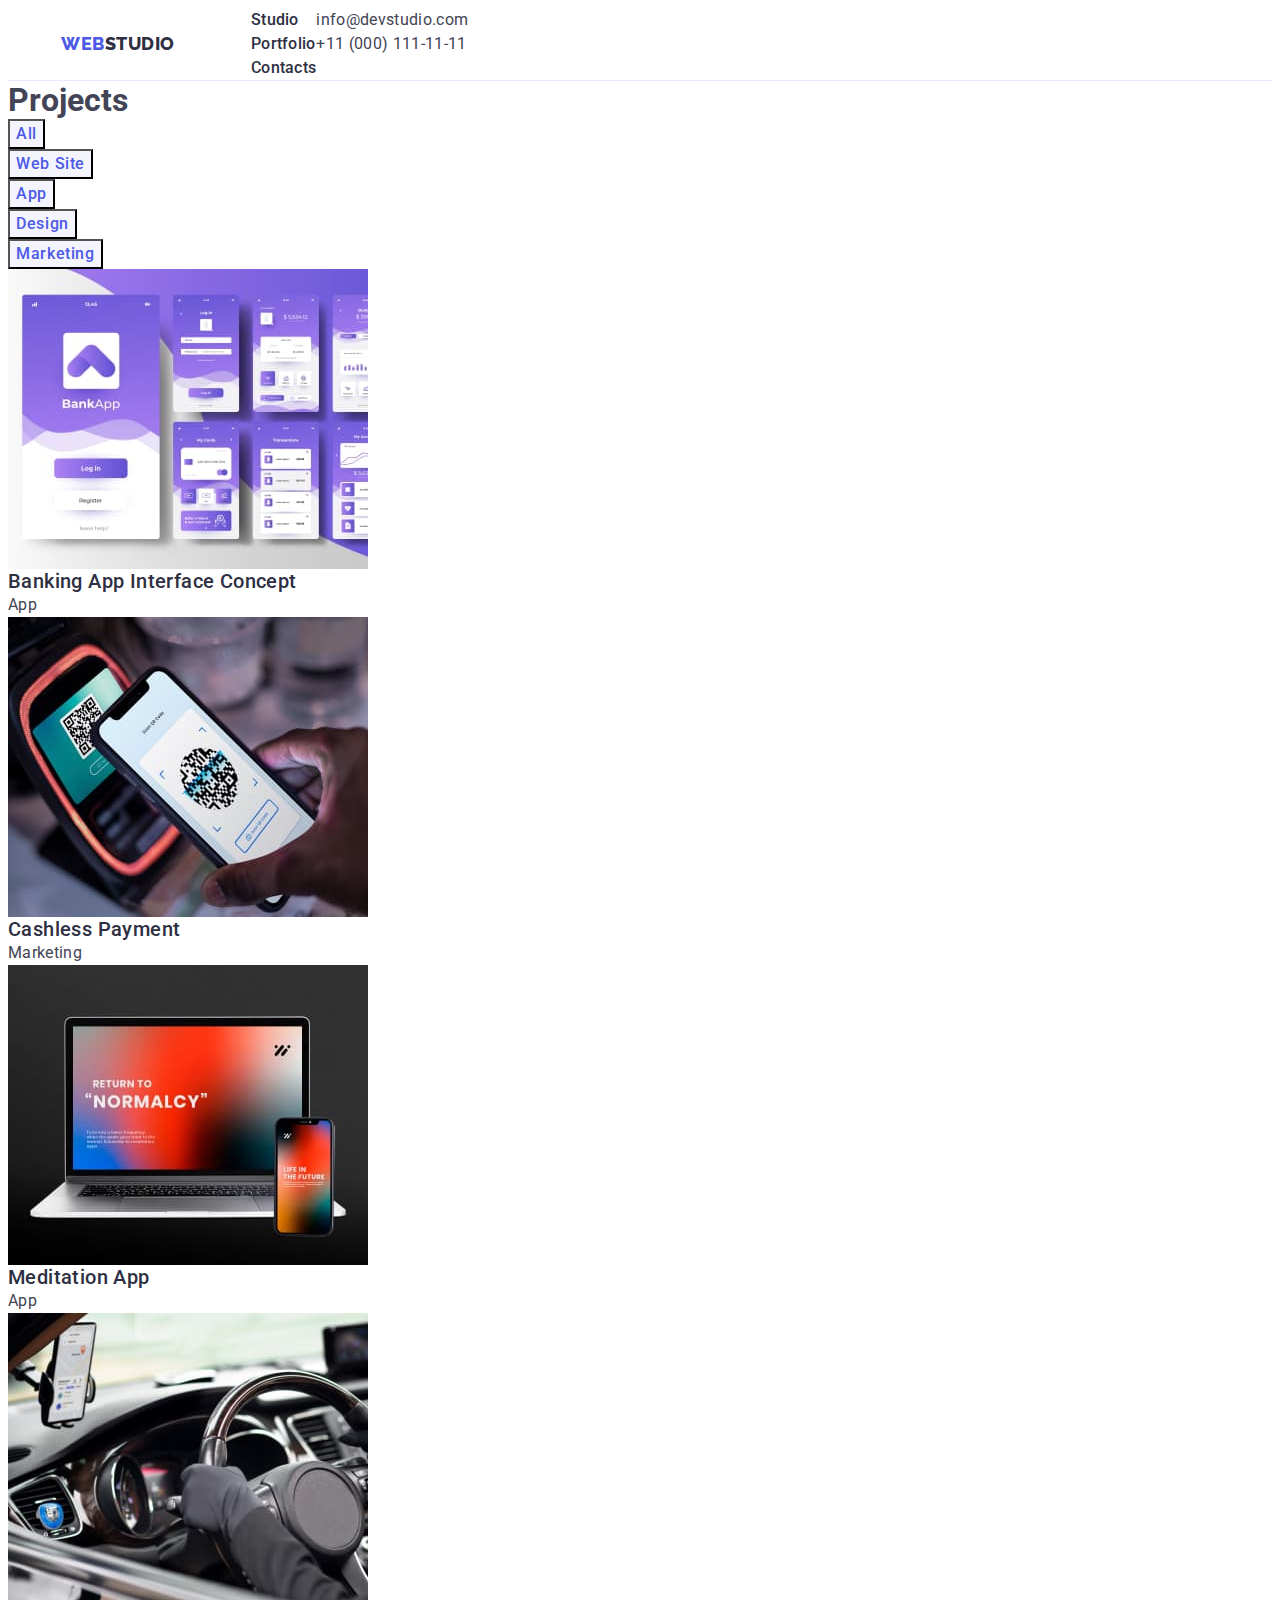
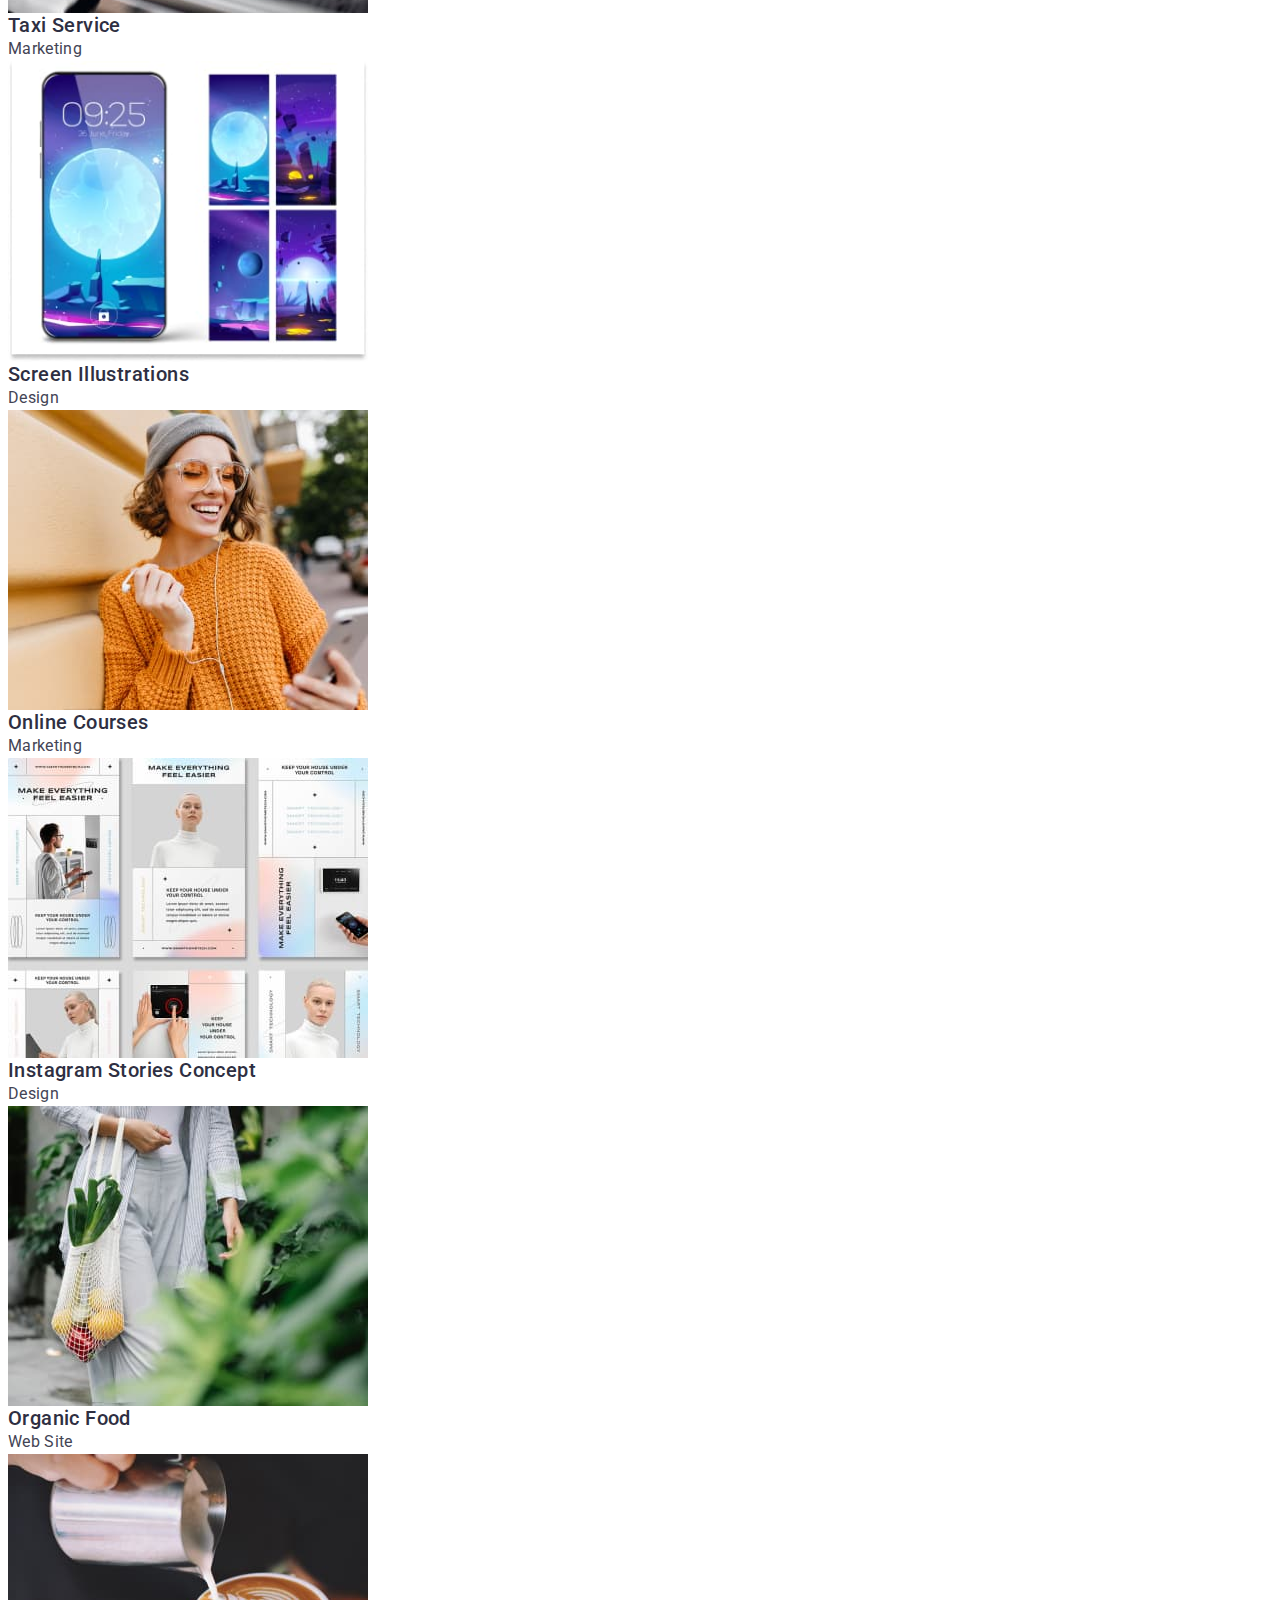
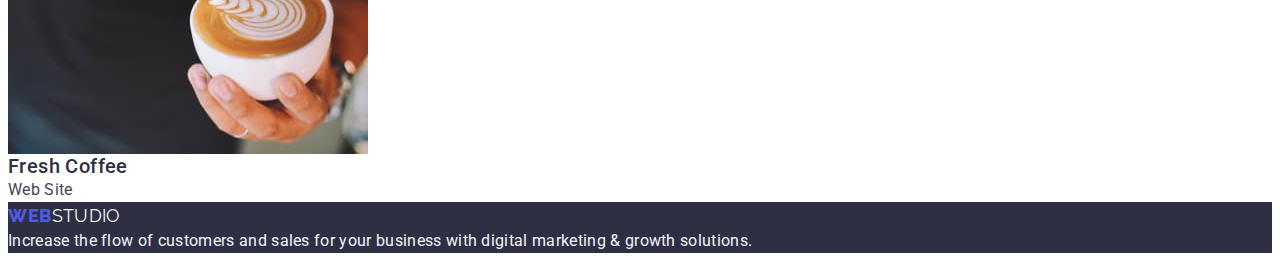
==== portfolio.html @ 7ac4d872 "Update nav style" ====
<!DOCTYPE html>
<html lang="en">
  <head>
    <meta charset="UTF-8" />
    <meta name="viewport" content="width=device-width, initial-scale=1.0" />

    <!-- Page Title -->
    <title>Portfolio</title>

    <!-- Google Fonts -->
    <link rel="preconnect" href="https://fonts.googleapis.com" />
    <link rel="preconnect" href="https://fonts.gstatic.com" crossorigin />
    <link
      href="https://fonts.googleapis.com/css2?family=Raleway:wght@800&family=Roboto:wght@400;500;700;900&display=swap"
      rel="stylesheet"
    />

    <!-- Style Normalization -->
    <link
      rel="stylesheet"
      href="https://cdnjs.cloudflare.com/ajax/libs/modern-normalize/2.0.0/modern-normalize.min.css"
      integrity="sha512-4xo8blKMVCiXpTaLzQSLSw3KFOVPWhm/TRtuPVc4WG6kUgjH6J03IBuG7JZPkcWMxJ5huwaBpOpnwYElP/m6wg=="
      crossorigin="anonymous"
      referrerpolicy="no-referrer"
    />

    <!-- External CSS -->
    <link rel="stylesheet" href="./css/styles.css" />
  </head>

  <body>
    <!-- Header -->
    <header class="header">
      <!-- Navigation -->
      <div class="container">
        <nav class="nav">
          <a class="logo link" href="./index.html"
            >Web<span class="header-logo-text">Studio</span></a
          >

          <!-- Menus -->
          <ul class="list">
            <li class="list-item">
              <a class="menu link" href="./index.html">Studio</a>
            </li>
            <li class="list-item">
              <a class="menu link" href="./portfolio.html">Portfolio</a>
            </li>
            <li class="list-item">
              <a class="menu link" href="">Contacts</a>
            </li>
          </ul>
        </nav>

        <!-- Contacts -->
        <address class="address">
          <ul class="list">
            <li class="address-list-item">
              <a class="address link" href="mailto:info@devstudio.com"
                >info@devstudio.com</a
              >
            </li>
            <li class="address-list-item">
              <a class="address link" href="tel:+110001111111"
                >+11 (000) 111-11-11</a
              >
            </li>
          </ul>
        </address>
      </div>
    </header>

    <!-- Main - Buttons -->
    <main class="main">
      <section class="btn">
        <h1 class="project-title">Projects</h1>

        <ul class="list">
          <li class="btn-list-item">
            <button type="button" class="btn-text">All</button>
          </li>
          <li class="btn-list-item">
            <button type="button" class="btn-text">Web Site</button>
          </li>
          <li class="btn-list-item">
            <button type="button" class="btn-text">App</button>
          </li>
          <li class="btn-list-item">
            <button type="button" class="btn-text">Design</button>
          </li>
          <li class="btn-list-item">
            <button type="button" class="btn-text">Marketing</button>
          </li>
        </ul>

        <!-- Projects -->
        <ul class="list">
          <li class="project-list-item">
            <a class="link" href="">
              <img
                class="image"
                src="./images/projcard-01.jpg"
                alt="Banking App"
                width="360"
              />
              <h2 class="project-header">Banking App Interface Concept</h2>
              <p class="project-text">App</p>
            </a>
          </li>

          <li class="project-list-item">
            <a class="link" href="">
              <img
                class="image"
                src="./images/projcard-02.jpg"
                alt="Cashless Payment"
                width="360"
              />
              <h2 class="project-header">Cashless Payment</h2>
              <p class="project-text">Marketing</p>
            </a>
          </li>

          <li class="project-list-item">
            <a class="link" href="">
              <img
                class="image"
                src="./images/projcard-03.jpg"
                alt="Meditation App"
                width="360"
              />
              <h2 class="project-header">Meditation App</h2>
              <p class="project-text">App</p>
            </a>
          </li>

          <li class="project-list-item">
            <a class="link" href="">
              <img
                class="image"
                src="./images/projcard-04.jpg"
                alt="Taxi Service"
                width="360"
              />
              <h2 class="project-header">Taxi Service</h2>
              <p class="project-text">Marketing</p>
            </a>
          </li>

          <li class="project-list-item">
            <a class="link" href="">
              <img
                class="image"
                src="./images/projcard-05.jpg"
                alt="Screen Illustrations"
                width="360"
              />
              <h2 class="project-header">Screen Illustrations</h2>
              <p class="project-text">Design</p>
            </a>
          </li>

          <li class="project-list-item">
            <a class="link" href="">
              <img
                class="image"
                src="./images/projcard-06.jpg"
                alt="Online Courses"
                width="360"
              />
              <h2 class="project-header">Online Courses</h2>
              <p class="project-text">Marketing</p>
            </a>
          </li>

          <li class="project-list-item">
            <a class="link" href="">
              <img
                class="image"
                src="./images/projcard-07.jpg"
                alt="Instagram Stories"
                width="360"
              />
              <h2 class="project-header">Instagram Stories Concept</h2>
              <p class="project-text">Design</p>
            </a>
          </li>

          <li class="project-list-item">
            <a class="link" href="">
              <img
                class="image"
                src="./images/projcard-08.jpg"
                alt="Organic Food"
                width="360"
              />
              <h2 class="project-header">Organic Food</h2>
              <p class="project-text">Web Site</p>
            </a>
          </li>

          <li class="project-list-item">
            <a class="link" href="">
              <img
                class="image"
                src="./images/projcard-09.jpg"
                alt="Fresh Coffee"
                width="360"
              />
              <h2 class="project-header">Fresh Coffee</h2>
              <p class="project-text">Web Site</p>
            </a>
          </li>
        </ul>
      </section>
    </main>

    <!-- Footer -->
    <footer class="footer">
      <a class="logo link" href="./index.html"
        >Web<span class="footer-logo">Studio</span></a
      >
      <p class="footer-text">
        Increase the flow of customers and sales for your business with digital
        marketing & growth solutions.
      </p>
    </footer>
  </body>
</html>
---- css/styles.css ----
h1,
h2,
h3,
p,
ul {
  margin: 0;
  padding: 0;
}

:root {
  --slate: #434455;
  --iris: #4d5ae5;
  --navyblue: #2e2f42;
  --white: #ffffff;
  --cloud: #f4f4fd;
  --cornflower: #e7e9fc;
  --cloud: #f4f4fd;
  --ocean: #404bbf;
}

body {
  font-family: 'Roboto', sans-serif;
  color: var(--slate);
  font-size: 16px;
  background-color: var(--white);
}

/* Index Logo */
.logo {
  color: var(--iris);
  font-family: 'Raleway', sans-serif;
  font-size: 18px;
  font-weight: 800;
  line-height: 1.17;
  letter-spacing: 0.54px;
  text-transform: uppercase;
}

.link {
  text-decoration: none;
}
.header-logo-text {
  color: var(--navyblue);
}

/* Index - Navigation */
.list-item > .menu {
  color: var(--navyblue);
  font-weight: 500;
  line-height: 150%;
  letter-spacing: 0.32px;
}

li > .link:hover,
li > .link:focus {
  color: var(--ocean);
}

.address-list-item > .address {
  color: var(--slate);
  line-height: 150%;
  letter-spacing: 0.32px;
}

.address {
  font-style: normal;
}

.list,
.features-list-item,
.task-list-item,
.team-list-item,
.btn-list-item,
.project-list-item {
  list-style: none;
}

/* Index - Hero */
.title {
  background-color: var(--navyblue);
}

.title-hero {
  color: var(--white);
  text-align: center;
  font-size: 56px;
  font-weight: 700;
  line-height: 107.143%;
  letter-spacing: 1.12px;
}

.title-button {
  background-color: var(--iris);

  color: var(--white);
  font-weight: 500;
  line-height: 150%;
  letter-spacing: 0.04em;
  font-family: inherit;
  font-size: inherit;
  cursor: pointer;
}

.title-button:hover,
.title-button:focus {
  background-color: var(--ocean);
}

/* Index - Features */
.features-subtitle {
  color: var(--navyblue);
  font-size: 20px;
  font-weight: 500;
  line-height: 120%;
  letter-spacing: 0.4px;
}

.features-text {
  color: var(--slate);
  font-weight: 400;
  line-height: 150%;
  letter-spacing: 0.32px;
}

/* Index - What Are We Doing */
.task-header {
  color: var(--navyblue);
  text-align: center;
  font-size: 36px;
  font-weight: 700;
  line-height: 111.111%;
  letter-spacing: 0.72px;
  text-transform: capitalize;
}

/* Index - Our Team */
.team-header {
  color: var(--navyblue);
  text-align: center;
  font-size: 36px;
  font-weight: 700;
  line-height: 111.111%;
  letter-spacing: 0.72px;
  text-transform: capitalize;
}

.team-subheader {
  color: var(--navyblue);
  text-align: center;
  font-size: 20px;
  font-weight: 500;
  line-height: 120%;
  letter-spacing: 0.4px;
}

.team-text {
  text-align: center;
  line-height: 150%;
  letter-spacing: 0.32px;
}

.team {
  background-color: var(--cloud);
}

.team-list-item {
  background-color: var(--white);
}

/* Index - Footer */
.footer {
  background-color: var(--navyblue);
}

.footer-logo {
  color: var(--cloud);
  font-weight: 400;
  line-height: 150%;
  letter-spacing: 0.32px;
}

.footer-text {
  color: var(--cloud);
  line-height: 150%;
  letter-spacing: 0.32px;
}

/* Portfolio - Main Buttons  */
.btn-text {
  color: var(--iris);
  font-weight: 500;
  line-height: 150%;
  letter-spacing: 0.04em;
  background-color: var(--cloud);
  font-family: inherit;
  font-size: inherit;
}

.btn-text:hover,
.btn-text:focus {
  color: var(--white);
  background-color: var(--ocean);
}

.btn-text {
  cursor: pointer;
}

/* Projects */
.project-header {
  font-weight: 500;
  font-size: 20px;
  line-height: 1.2;
  letter-spacing: 0.02em;
  color: var(--navyblue);
}

.project-text {
  line-height: 1.5;
  letter-spacing: 0.02em;
  color: var(--slate);
}

/* Homepage */
.image {
  display: block;
}

header {
  border-bottom: 1px solid var(--cornflower);
}

.header .container {
  display: flex;
}

.container {
  width: 1158px;
  margin: 0 auto;
  padding: 0 15px;
}

.nav {
  display: flex;
  align-items: center;
}

.nav .logo {
  margin-right: 76px;
}
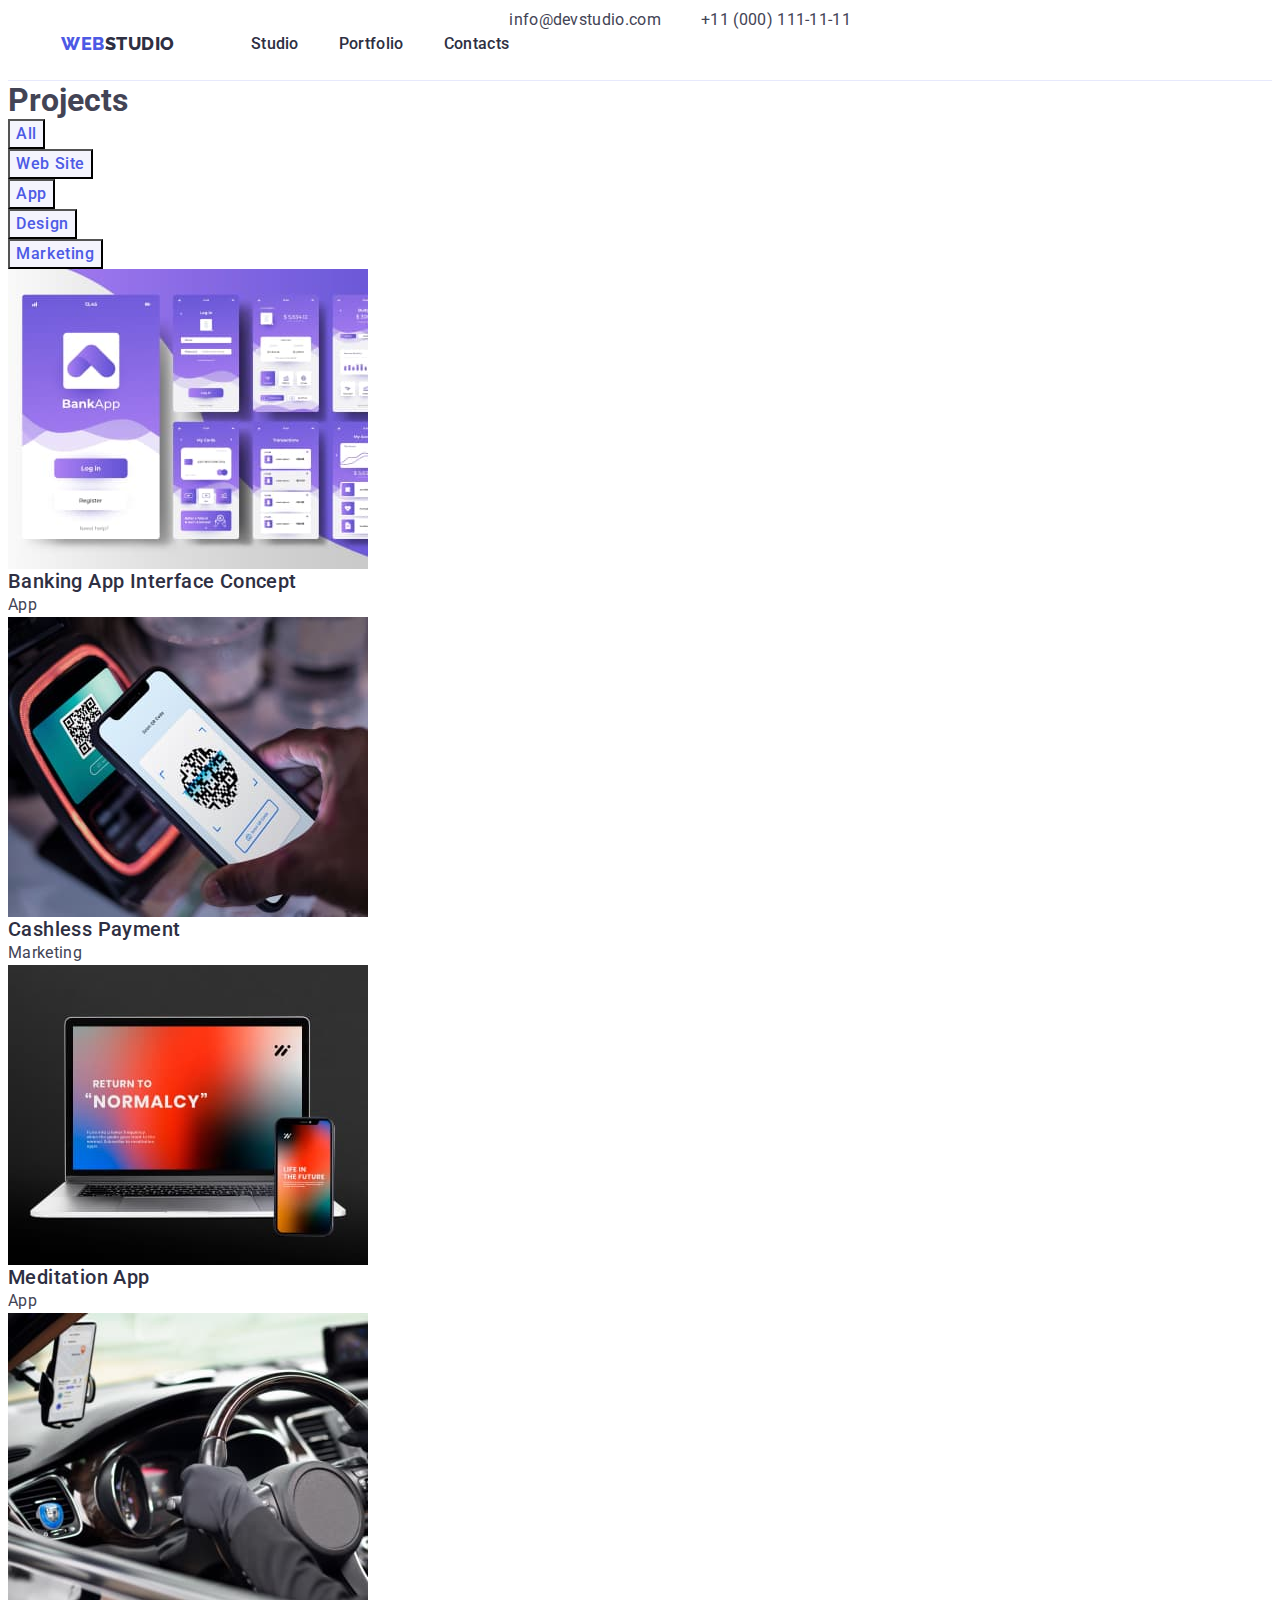
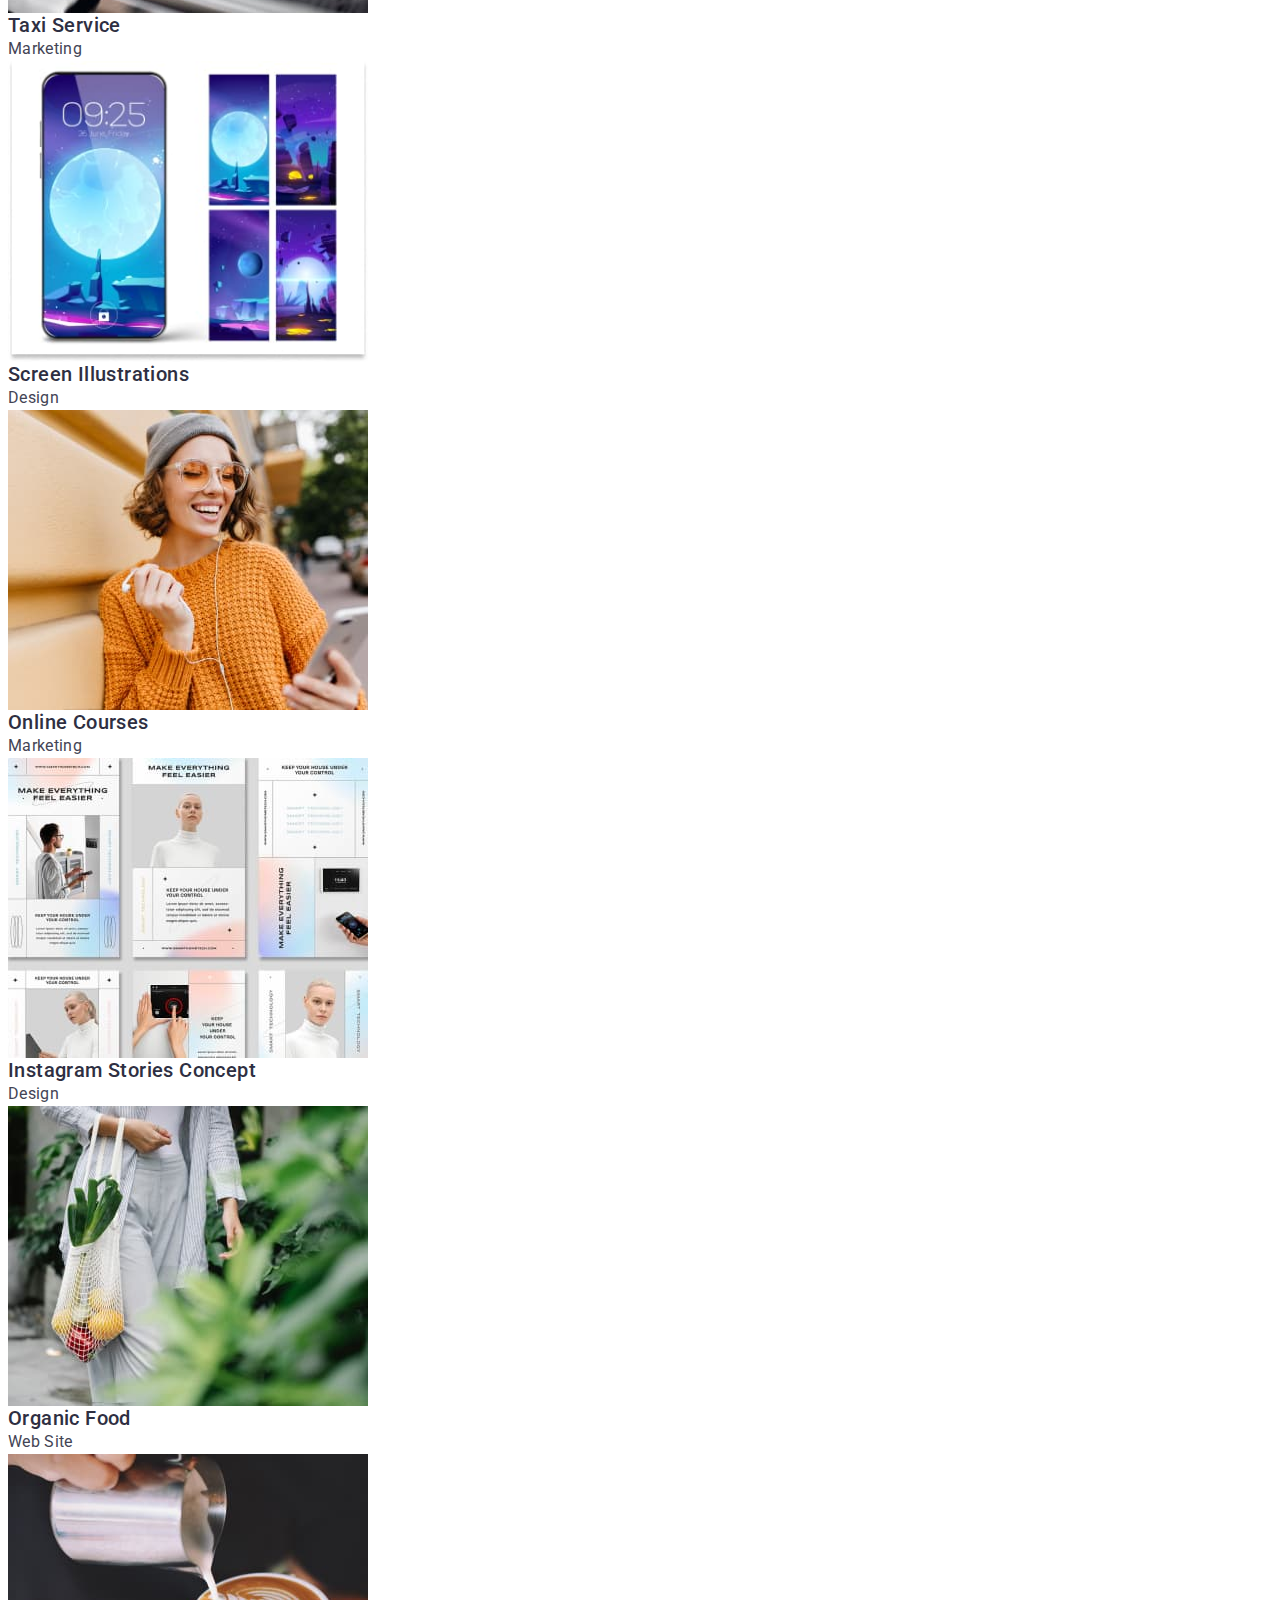
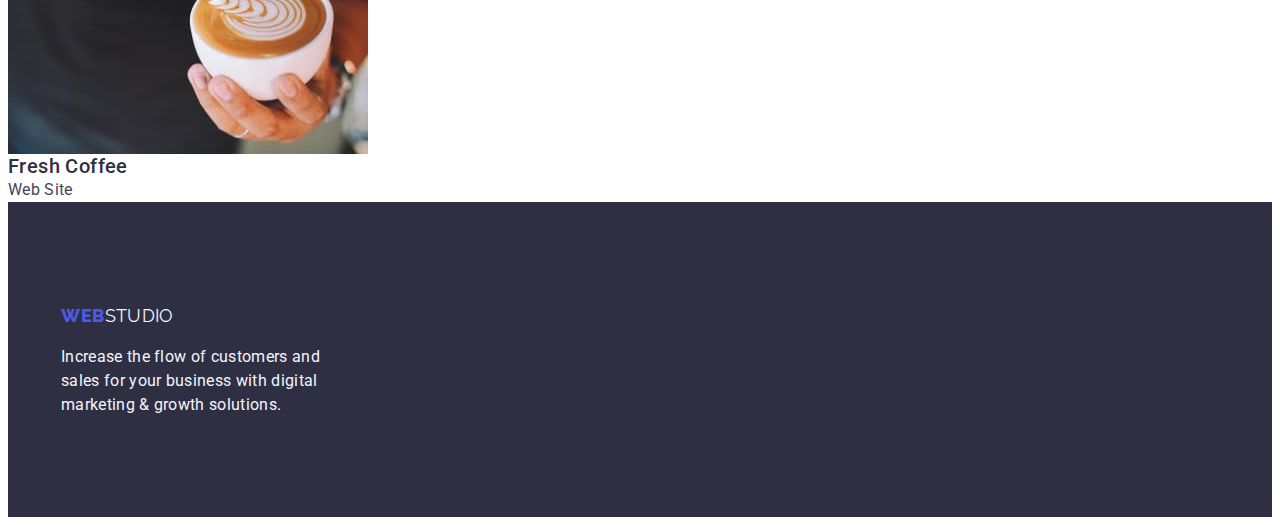
==== commit b476733d: "Update foother section" ====
--- a/portfolio.html
+++ b/portfolio.html
@@ -217,13 +217,15 @@
 
     <!-- Footer -->
     <footer class="footer">
-      <a class="logo link" href="./index.html"
-        >Web<span class="footer-logo">Studio</span></a
-      >
-      <p class="footer-text">
-        Increase the flow of customers and sales for your business with digital
-        marketing & growth solutions.
-      </p>
+      <div class="container footer-container">
+        <a class="logo link" href="./index.html"
+          >Web<span class="footer-logo">Studio</span></a
+        >
+        <p class="footer-text">
+          Increase the flow of customers and sales for your business with
+          digital marketing & growth solutions.
+        </p>
+      </div>
     </footer>
   </body>
 </html>
--- a/css/styles.css
+++ b/css/styles.css
@@ -78,6 +78,7 @@
 /* Index - Hero */
 .title {
   background-color: var(--navyblue);
+  padding: 188px 0;
 }
 
 .title-hero {
@@ -87,6 +88,7 @@
   font-weight: 700;
   line-height: 107.143%;
   letter-spacing: 1.12px;
+  max-width: 496px;
 }
 
 .title-button {
@@ -99,6 +101,11 @@
   font-family: inherit;
   font-size: inherit;
   cursor: pointer;
+  display: block;
+  min-width: 169px;
+  border: none;
+  border-radius: 4px;
+  height: 56px;
 }
 
 .title-button:hover,
@@ -106,13 +113,14 @@
   background-color: var(--ocean);
 }
 
-/* Index - Features */
+/* Index - Second Section - Features */
 .features-subtitle {
   color: var(--navyblue);
   font-size: 20px;
   font-weight: 500;
   line-height: 120%;
   letter-spacing: 0.4px;
+  margin-bottom: 8px;
 }
 
 .features-text {
@@ -122,7 +130,25 @@
   letter-spacing: 0.32px;
 }
 
-/* Index - What Are We Doing */
+.features {
+  padding: 120px 0;
+}
+
+.container .list {
+  display: flex;
+  gap: 24px;
+}
+
+.features-list-item,
+.team-list-item {
+  width: calc((100% - 72px) / 4);
+}
+
+.task-list-item {
+  width: calc((100% - 48px) / 3);
+}
+
+/* Index - Third Section - What Are We Doing */
 .task-header {
   color: var(--navyblue);
   text-align: center;
@@ -131,9 +157,14 @@
   line-height: 111.111%;
   letter-spacing: 0.72px;
   text-transform: capitalize;
-}
-
-/* Index - Our Team */
+  margin-bottom: 72px;
+}
+
+.task {
+  padding-bottom: 120px;
+}
+
+/* Index - Fourth Section - Our Team */
 .team-header {
   color: var(--navyblue);
   text-align: center;
@@ -142,6 +173,7 @@
   line-height: 111.111%;
   letter-spacing: 0.72px;
   text-transform: capitalize;
+  margin-bottom: 72px;
 }
 
 .team-subheader {
@@ -151,6 +183,7 @@
   font-weight: 500;
   line-height: 120%;
   letter-spacing: 0.4px;
+  margin-bottom: 8px;
 }
 
 .team-text {
@@ -161,15 +194,22 @@
 
 .team {
   background-color: var(--cloud);
+  padding: 120px 0;
 }
 
 .team-list-item {
   background-color: var(--white);
+  border-radius: 0px 0px 4px 4px;
+}
+
+.container-employee {
+  padding: 32px 0;
 }
 
 /* Index - Footer */
 .footer {
   background-color: var(--navyblue);
+  padding: 100px 0;
 }
 
 .footer-logo {
@@ -183,6 +223,12 @@
   color: var(--cloud);
   line-height: 150%;
   letter-spacing: 0.32px;
+  max-width: 264px;
+}
+
+.footer .logo {
+  display: inline-block;
+  margin-bottom: 16px;
 }
 
 /* Portfolio - Main Buttons  */
@@ -248,3 +294,17 @@
 .nav .logo {
   margin-right: 76px;
 }
+
+.nav .list {
+  display: flex;
+  gap: 40px;
+}
+
+.nav .list-item {
+  padding: 24px 0;
+}
+
+.address .list {
+  display: flex;
+  gap: 40px;
+}
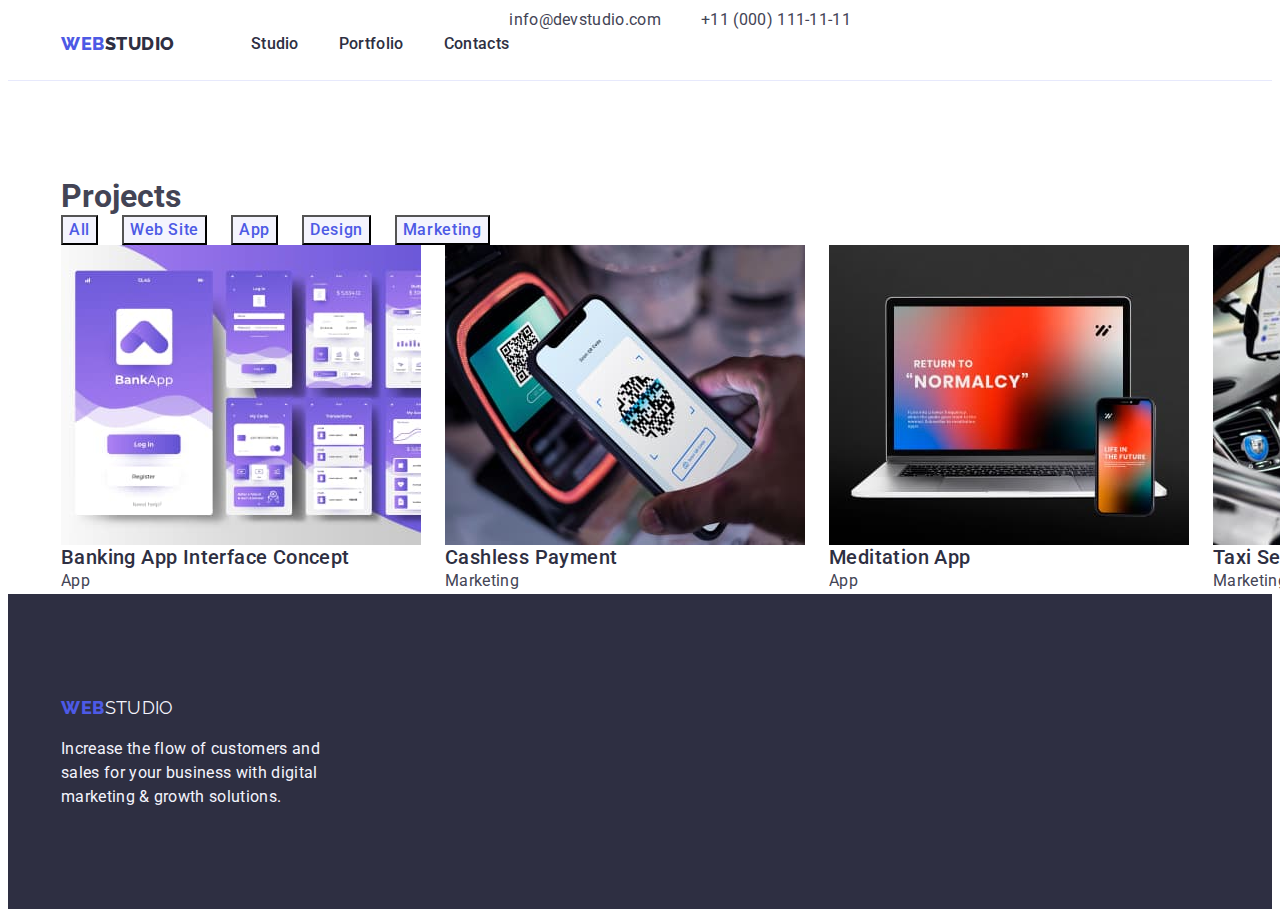
==== commit 82866400: "Update portfolio main css" ====
--- a/portfolio.html
+++ b/portfolio.html
@@ -73,145 +73,147 @@
     <!-- Main - Buttons -->
     <main class="main">
       <section class="btn">
-        <h1 class="project-title">Projects</h1>
-
-        <ul class="list">
-          <li class="btn-list-item">
-            <button type="button" class="btn-text">All</button>
-          </li>
-          <li class="btn-list-item">
-            <button type="button" class="btn-text">Web Site</button>
-          </li>
-          <li class="btn-list-item">
-            <button type="button" class="btn-text">App</button>
-          </li>
-          <li class="btn-list-item">
-            <button type="button" class="btn-text">Design</button>
-          </li>
-          <li class="btn-list-item">
-            <button type="button" class="btn-text">Marketing</button>
-          </li>
-        </ul>
-
-        <!-- Projects -->
-        <ul class="list">
-          <li class="project-list-item">
-            <a class="link" href="">
-              <img
-                class="image"
-                src="./images/projcard-01.jpg"
-                alt="Banking App"
-                width="360"
-              />
-              <h2 class="project-header">Banking App Interface Concept</h2>
-              <p class="project-text">App</p>
-            </a>
-          </li>
-
-          <li class="project-list-item">
-            <a class="link" href="">
-              <img
-                class="image"
-                src="./images/projcard-02.jpg"
-                alt="Cashless Payment"
-                width="360"
-              />
-              <h2 class="project-header">Cashless Payment</h2>
-              <p class="project-text">Marketing</p>
-            </a>
-          </li>
-
-          <li class="project-list-item">
-            <a class="link" href="">
-              <img
-                class="image"
-                src="./images/projcard-03.jpg"
-                alt="Meditation App"
-                width="360"
-              />
-              <h2 class="project-header">Meditation App</h2>
-              <p class="project-text">App</p>
-            </a>
-          </li>
-
-          <li class="project-list-item">
-            <a class="link" href="">
-              <img
-                class="image"
-                src="./images/projcard-04.jpg"
-                alt="Taxi Service"
-                width="360"
-              />
-              <h2 class="project-header">Taxi Service</h2>
-              <p class="project-text">Marketing</p>
-            </a>
-          </li>
-
-          <li class="project-list-item">
-            <a class="link" href="">
-              <img
-                class="image"
-                src="./images/projcard-05.jpg"
-                alt="Screen Illustrations"
-                width="360"
-              />
-              <h2 class="project-header">Screen Illustrations</h2>
-              <p class="project-text">Design</p>
-            </a>
-          </li>
-
-          <li class="project-list-item">
-            <a class="link" href="">
-              <img
-                class="image"
-                src="./images/projcard-06.jpg"
-                alt="Online Courses"
-                width="360"
-              />
-              <h2 class="project-header">Online Courses</h2>
-              <p class="project-text">Marketing</p>
-            </a>
-          </li>
-
-          <li class="project-list-item">
-            <a class="link" href="">
-              <img
-                class="image"
-                src="./images/projcard-07.jpg"
-                alt="Instagram Stories"
-                width="360"
-              />
-              <h2 class="project-header">Instagram Stories Concept</h2>
-              <p class="project-text">Design</p>
-            </a>
-          </li>
-
-          <li class="project-list-item">
-            <a class="link" href="">
-              <img
-                class="image"
-                src="./images/projcard-08.jpg"
-                alt="Organic Food"
-                width="360"
-              />
-              <h2 class="project-header">Organic Food</h2>
-              <p class="project-text">Web Site</p>
-            </a>
-          </li>
-
-          <li class="project-list-item">
-            <a class="link" href="">
-              <img
-                class="image"
-                src="./images/projcard-09.jpg"
-                alt="Fresh Coffee"
-                width="360"
-              />
-              <h2 class="project-header">Fresh Coffee</h2>
-              <p class="project-text">Web Site</p>
-            </a>
-          </li>
-        </ul>
+        <div class="container">
+          <h1 class="project-title">Projects</h1>
+
+          <ul class="list">
+            <li class="btn-list-item">
+              <button type="button" class="btn-text">All</button>
+            </li>
+            <li class="btn-list-item">
+              <button type="button" class="btn-text">Web Site</button>
+            </li>
+            <li class="btn-list-item">
+              <button type="button" class="btn-text">App</button>
+            </li>
+            <li class="btn-list-item">
+              <button type="button" class="btn-text">Design</button>
+            </li>
+            <li class="btn-list-item">
+              <button type="button" class="btn-text">Marketing</button>
+            </li>
+          </ul>
+
+          <!-- Projects -->
+          <ul class="list">
+            <li class="project-list-item">
+              <a class="link" href="">
+                <img
+                  class="image"
+                  src="./images/projcard-01.jpg"
+                  alt="Banking App"
+                  width="360"
+                />
+                <h2 class="project-header">Banking App Interface Concept</h2>
+                <p class="project-text">App</p>
+              </a>
+            </li>
+
+            <li class="project-list-item">
+              <a class="link" href="">
+                <img
+                  class="image"
+                  src="./images/projcard-02.jpg"
+                  alt="Cashless Payment"
+                  width="360"
+                />
+                <h2 class="project-header">Cashless Payment</h2>
+                <p class="project-text">Marketing</p>
+              </a>
+            </li>
+
+            <li class="project-list-item">
+              <a class="link" href="">
+                <img
+                  class="image"
+                  src="./images/projcard-03.jpg"
+                  alt="Meditation App"
+                  width="360"
+                />
+                <h2 class="project-header">Meditation App</h2>
+                <p class="project-text">App</p>
+              </a>
+            </li>
+
+            <li class="project-list-item">
+              <a class="link" href="">
+                <img
+                  class="image"
+                  src="./images/projcard-04.jpg"
+                  alt="Taxi Service"
+                  width="360"
+                />
+                <h2 class="project-header">Taxi Service</h2>
+                <p class="project-text">Marketing</p>
+              </a>
+            </li>
+
+            <li class="project-list-item">
+              <a class="link" href="">
+                <img
+                  class="image"
+                  src="./images/projcard-05.jpg"
+                  alt="Screen Illustrations"
+                  width="360"
+                />
+                <h2 class="project-header">Screen Illustrations</h2>
+                <p class="project-text">Design</p>
+              </a>
+            </li>
+
+            <li class="project-list-item">
+              <a class="link" href="">
+                <img
+                  class="image"
+                  src="./images/projcard-06.jpg"
+                  alt="Online Courses"
+                  width="360"
+                />
+                <h2 class="project-header">Online Courses</h2>
+                <p class="project-text">Marketing</p>
+              </a>
+            </li>
+
+            <li class="project-list-item">
+              <a class="link" href="">
+                <img
+                  class="image"
+                  src="./images/projcard-07.jpg"
+                  alt="Instagram Stories"
+                  width="360"
+                />
+                <h2 class="project-header">Instagram Stories Concept</h2>
+                <p class="project-text">Design</p>
+              </a>
+            </li>
+
+            <li class="project-list-item">
+              <a class="link" href="">
+                <img
+                  class="image"
+                  src="./images/projcard-08.jpg"
+                  alt="Organic Food"
+                  width="360"
+                />
+                <h2 class="project-header">Organic Food</h2>
+                <p class="project-text">Web Site</p>
+              </a>
+            </li>
+
+            <li class="project-list-item">
+              <a class="link" href="">
+                <img
+                  class="image"
+                  src="./images/projcard-09.jpg"
+                  alt="Fresh Coffee"
+                  width="360"
+                />
+                <h2 class="project-header">Fresh Coffee</h2>
+                <p class="project-text">Web Site</p>
+              </a>
+            </li>
+          </ul>
+        </div>
       </section>
     </main>
 
--- a/css/styles.css
+++ b/css/styles.css
@@ -252,6 +252,10 @@
   cursor: pointer;
 }
 
+.btn {
+  padding-top: 96px;
+}
+
 /* Projects */
 .project-header {
   font-weight: 500;
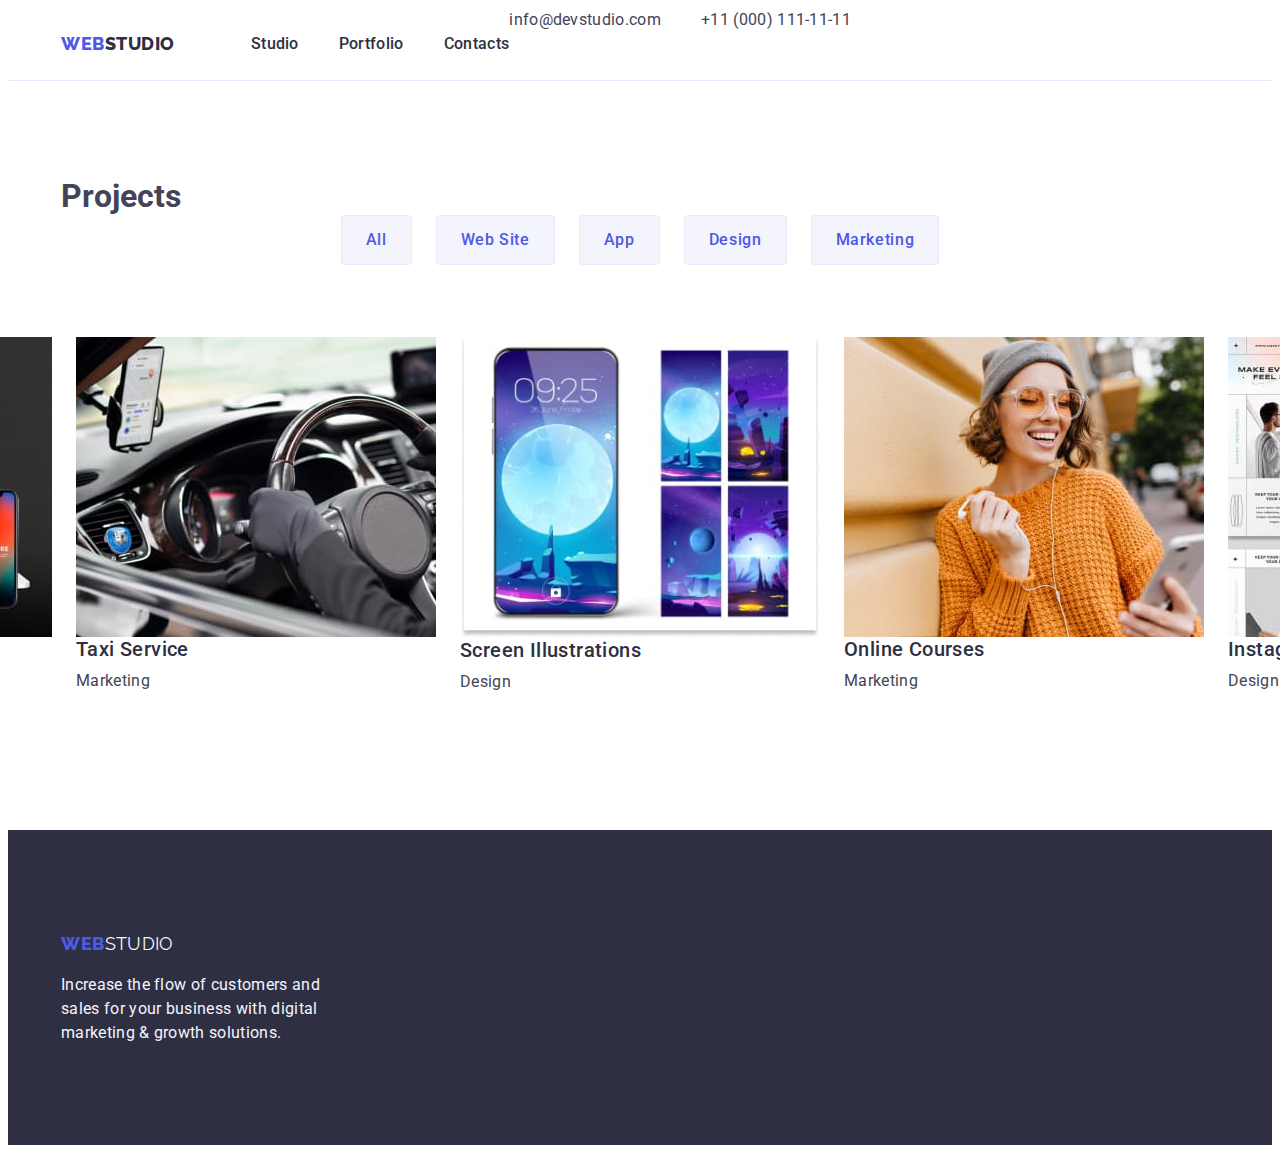
==== commit bffe7299: "Update project styles" ====
--- a/portfolio.html
+++ b/portfolio.html
@@ -104,8 +104,10 @@
                   alt="Banking App"
                   width="360"
                 />
-                <h2 class="project-header">Banking App Interface Concept</h2>
-                <p class="project-text">App</p>
+                <div class="container-application">
+                  <h2 class="project-header">Banking App Interface Concept</h2>
+                  <p class="project-text">App</p>
+                </div>
               </a>
             </li>
 
--- a/css/styles.css
+++ b/css/styles.css
@@ -246,14 +246,23 @@
 .btn-text:focus {
   color: var(--white);
   background-color: var(--ocean);
+  border: 1px solid transparent;
 }
 
 .btn-text {
   cursor: pointer;
+  padding: 12px 24px;
+  border: 1px solid var(--cornflower);
+  border-radius: 4px;
 }
 
 .btn {
   padding-top: 96px;
+}
+
+.btn .list {
+  justify-content: center;
+  margin-bottom: 72px;
 }
 
 /* Projects */
@@ -263,6 +272,7 @@
   line-height: 1.2;
   letter-spacing: 0.02em;
   color: var(--navyblue);
+  margin-bottom: 8px;
 }
 
 .project-text {
@@ -271,6 +281,12 @@
   color: var(--slate);
 }
 
+.container-application {
+  padding: 32px 16px;
+  border: 1px solid var(--cornflower);
+  border-top: none;
+}
+
 /* Homepage */
 .image {
   display: block;
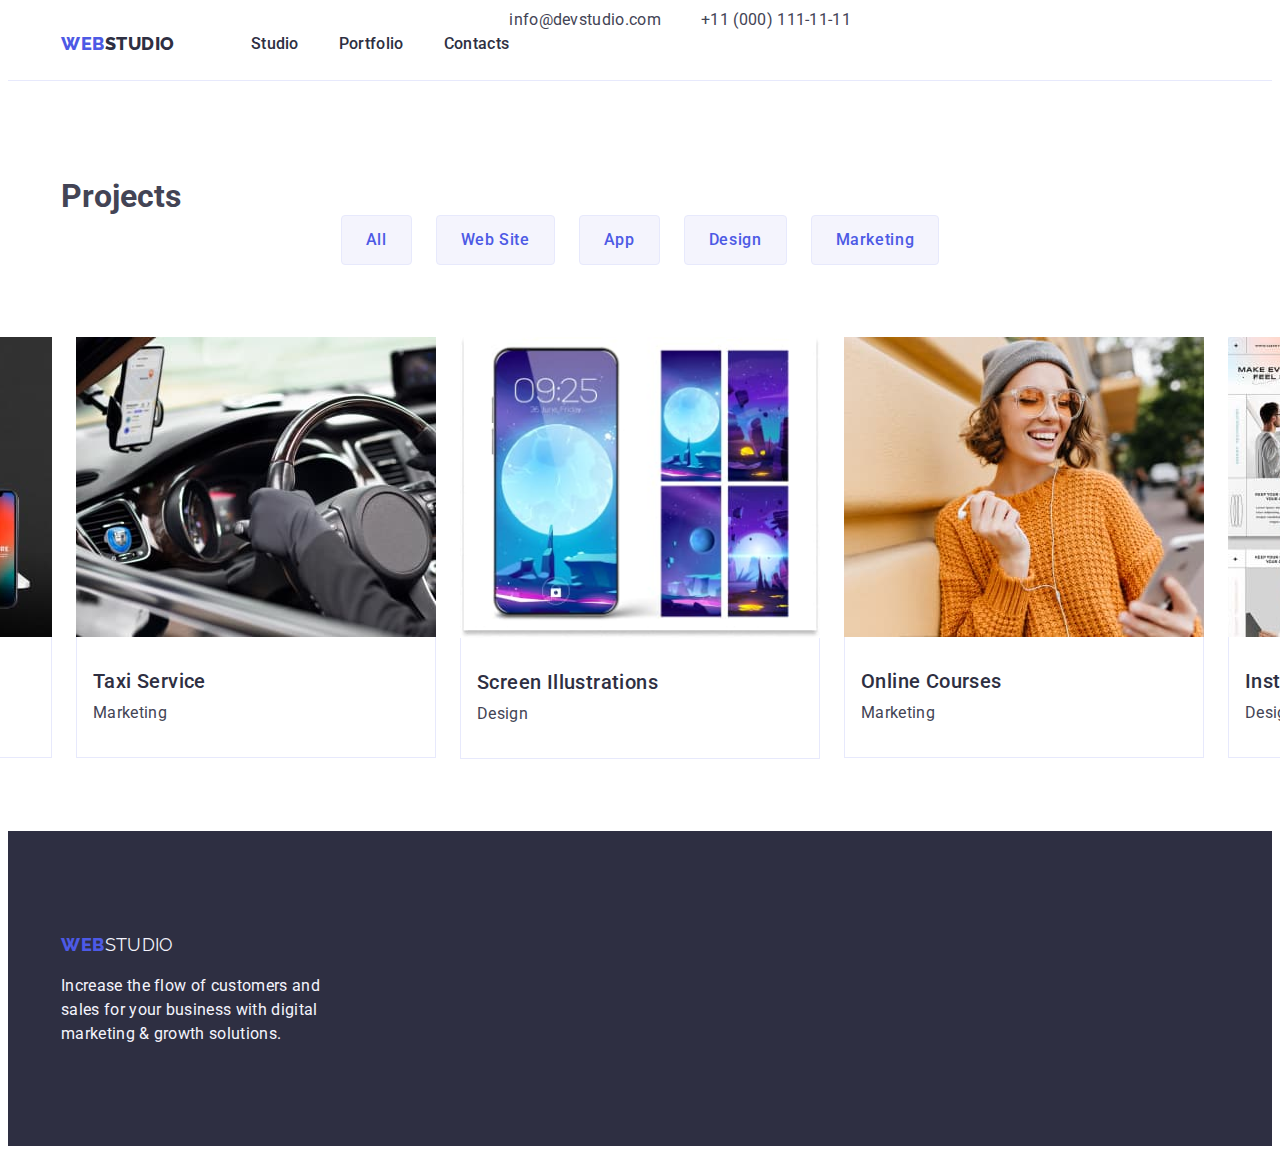
==== commit 41a50e0f: "Update project style in portfolio" ====
--- a/portfolio.html
+++ b/portfolio.html
@@ -119,8 +119,10 @@
                   alt="Cashless Payment"
                   width="360"
                 />
-                <h2 class="project-header">Cashless Payment</h2>
-                <p class="project-text">Marketing</p>
+                <div class="container-application">
+                  <h2 class="project-header">Cashless Payment</h2>
+                  <p class="project-text">Marketing</p>
+                </div>
               </a>
             </li>
 
@@ -132,8 +134,10 @@
                   alt="Meditation App"
                   width="360"
                 />
-                <h2 class="project-header">Meditation App</h2>
-                <p class="project-text">App</p>
+                <div class="container-application">
+                  <h2 class="project-header">Meditation App</h2>
+                  <p class="project-text">App</p>
+                </div>
               </a>
             </li>
 
@@ -145,8 +149,10 @@
                   alt="Taxi Service"
                   width="360"
                 />
-                <h2 class="project-header">Taxi Service</h2>
-                <p class="project-text">Marketing</p>
+                <div class="container-application">
+                  <h2 class="project-header">Taxi Service</h2>
+                  <p class="project-text">Marketing</p>
+                </div>
               </a>
             </li>
 
@@ -158,8 +164,10 @@
                   alt="Screen Illustrations"
                   width="360"
                 />
-                <h2 class="project-header">Screen Illustrations</h2>
-                <p class="project-text">Design</p>
+                <div class="container-application">
+                  <h2 class="project-header">Screen Illustrations</h2>
+                  <p class="project-text">Design</p>
+                </div>
               </a>
             </li>
 
@@ -171,8 +179,10 @@
                   alt="Online Courses"
                   width="360"
                 />
-                <h2 class="project-header">Online Courses</h2>
-                <p class="project-text">Marketing</p>
+                <div class="container-application">
+                  <h2 class="project-header">Online Courses</h2>
+                  <p class="project-text">Marketing</p>
+                </div>
               </a>
             </li>
 
@@ -184,8 +194,10 @@
                   alt="Instagram Stories"
                   width="360"
                 />
-                <h2 class="project-header">Instagram Stories Concept</h2>
-                <p class="project-text">Design</p>
+                <div class="container-application">
+                  <h2 class="project-header">Instagram Stories Concept</h2>
+                  <p class="project-text">Design</p>
+                </div>
               </a>
             </li>
 
@@ -197,8 +209,10 @@
                   alt="Organic Food"
                   width="360"
                 />
-                <h2 class="project-header">Organic Food</h2>
-                <p class="project-text">Web Site</p>
+                <div class="container-application">
+                  <h2 class="project-header">Organic Food</h2>
+                  <p class="project-text">Web Site</p>
+                </div>
               </a>
             </li>
 
@@ -210,8 +224,10 @@
                   alt="Fresh Coffee"
                   width="360"
                 />
-                <h2 class="project-header">Fresh Coffee</h2>
-                <p class="project-text">Web Site</p>
+                <div class="container-application">
+                  <h2 class="project-header">Fresh Coffee</h2>
+                  <p class="project-text">Web Site</p>
+                </div>
               </a>
             </li>
           </ul>
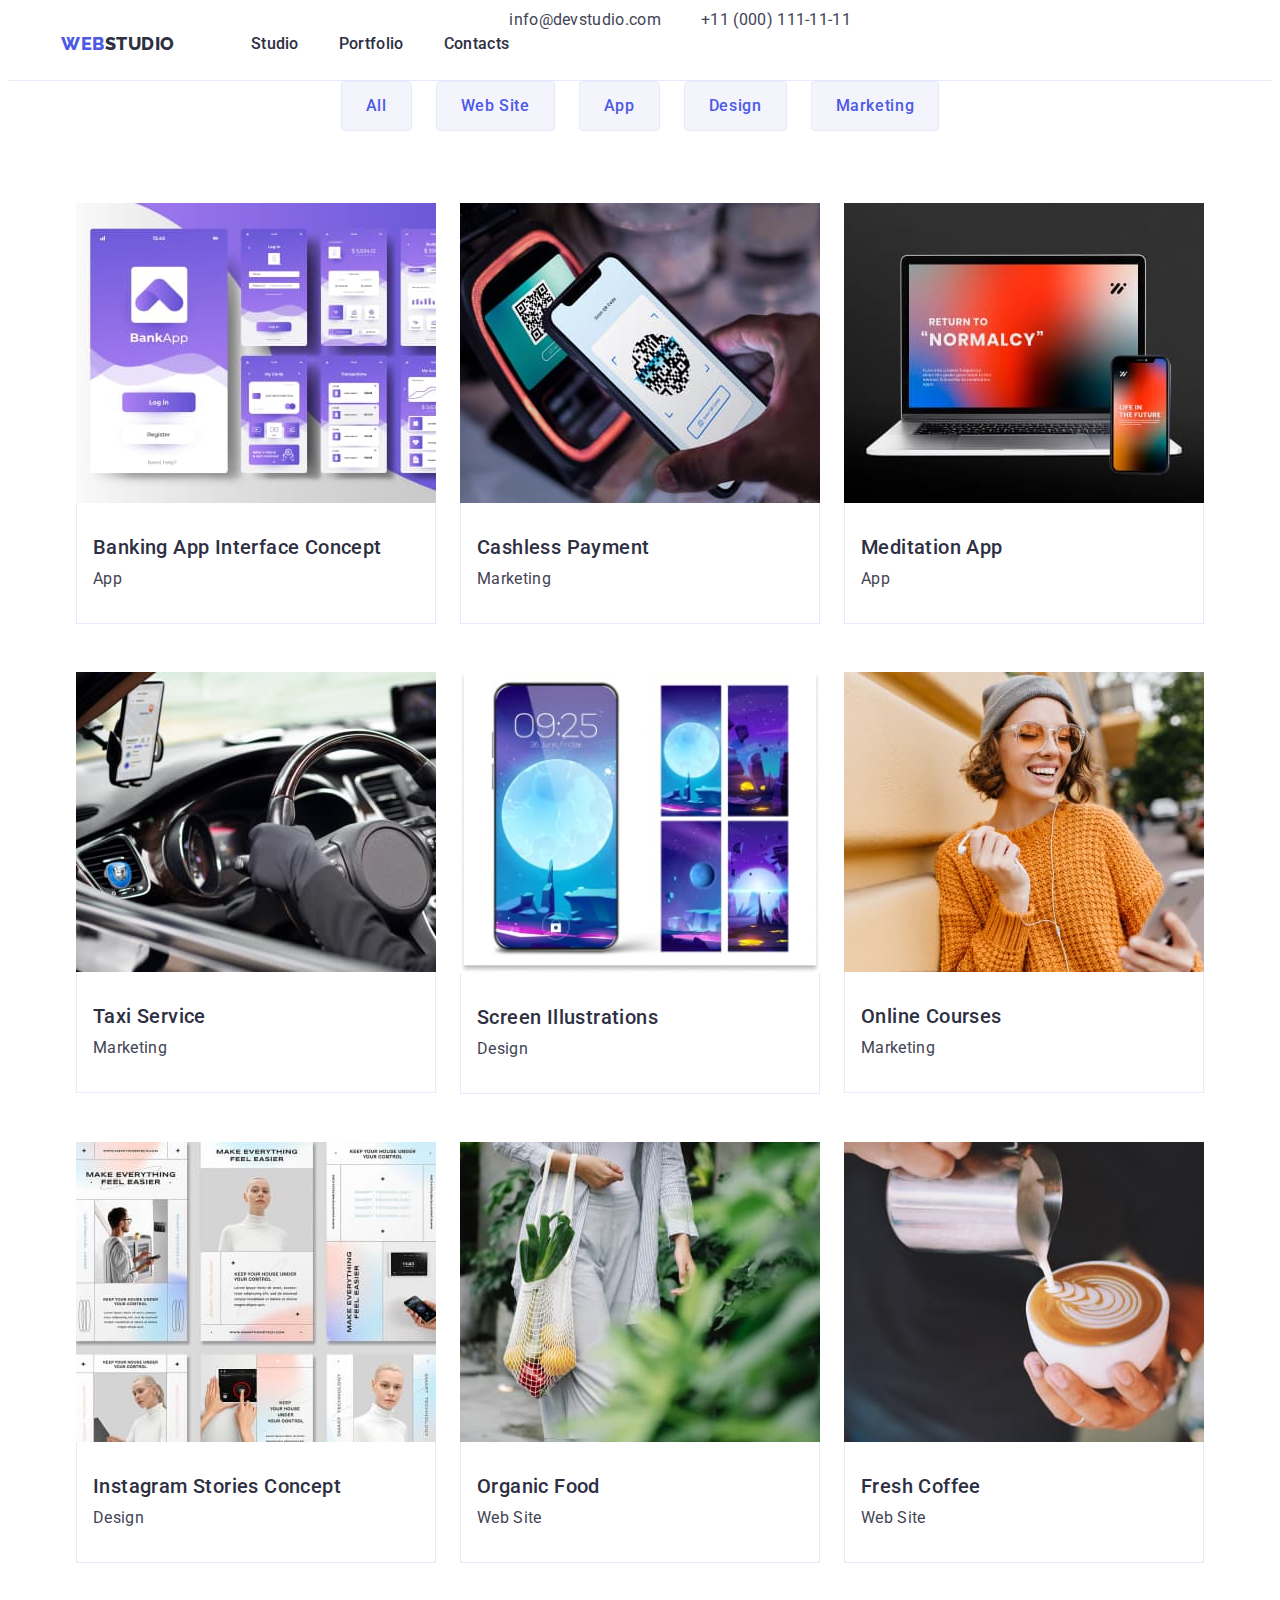
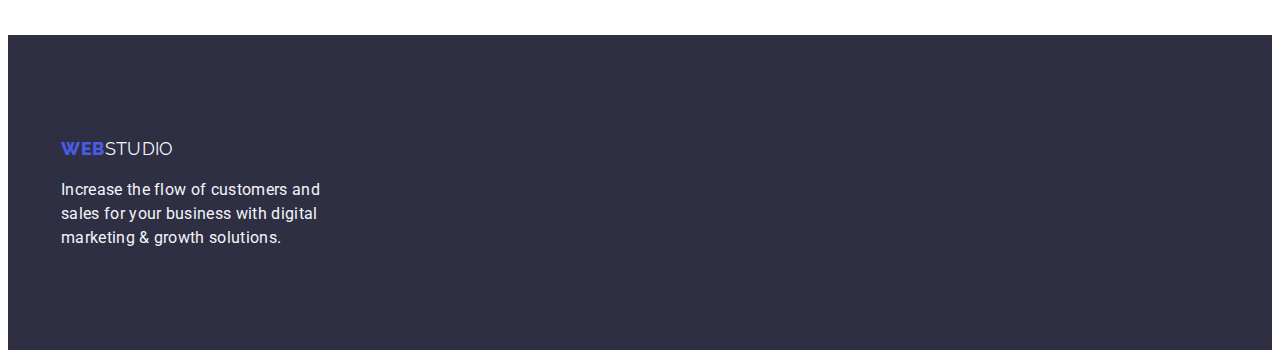
==== commit c91fceaf: "Update visually hidden header" ====
--- a/portfolio.html
+++ b/portfolio.html
@@ -74,7 +74,7 @@
     <main class="main">
       <section class="btn">
         <div class="container">
-          <h1 class="project-title">Projects</h1>
+          <h1 class="visually-hidden">Projects</h1>
 
           <ul class="list">
             <li class="btn-list-item">
@@ -95,7 +95,7 @@
           </ul>
 
           <!-- Projects -->
-          <ul class="list">
+          <ul class="project list">
             <li class="project-list-item">
               <a class="link" href="">
                 <img
--- a/css/styles.css
+++ b/css/styles.css
@@ -257,7 +257,7 @@
 }
 
 .btn {
-  padding-top: 96px;
+  padding-top: 96px 0 120px 0;
 }
 
 .btn .list {
@@ -287,6 +287,24 @@
   border-top: none;
 }
 
+.project.list {
+  flex-wrap: wrap;
+  row-gap: 48px;
+}
+
+.visually-hidden {
+  clip-path: inset(100%);
+  clip: rect(0 0 0 0);
+  overflow: hidden;
+  position: absolute;
+  width: 1px;
+  height: 1px;
+  margin: -1px;
+  border: 0;
+  padding: 0;
+  white-space: nowrap;
+}
+
 /* Homepage */
 .image {
   display: block;
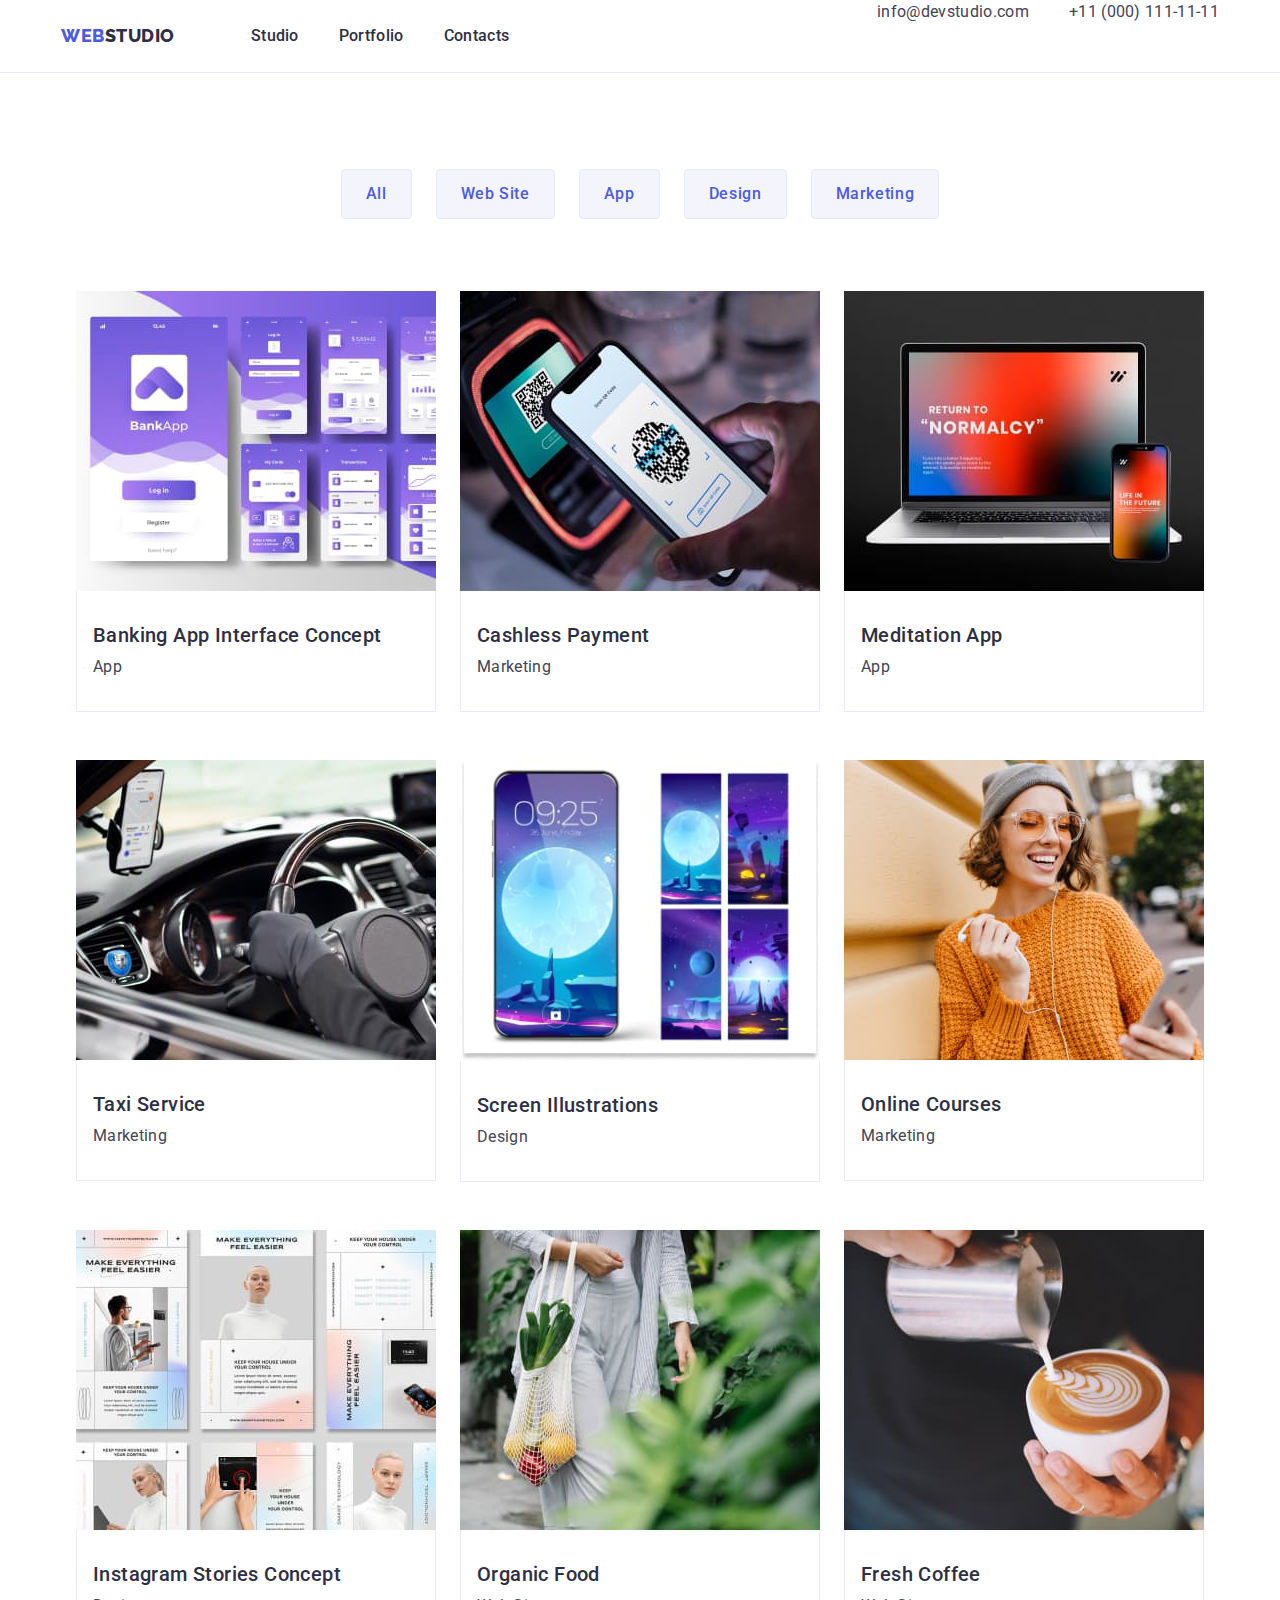
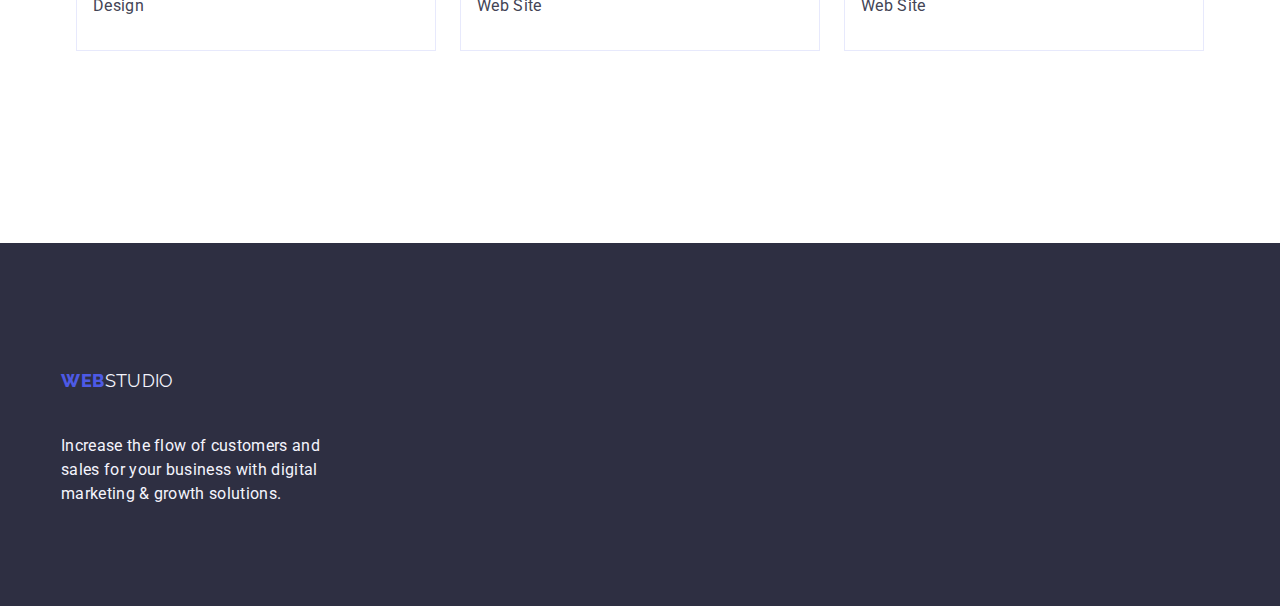
==== commit 60a23a45: "Update homepage styles" ====
--- a/portfolio.html
+++ b/portfolio.html
@@ -32,7 +32,7 @@
     <!-- Header -->
     <header class="header">
       <!-- Navigation -->
-      <div class="container">
+      <div class="main-header container">
         <nav class="nav">
           <a class="logo link" href="./index.html"
             >Web<span class="header-logo-text">Studio</span></a
@@ -54,7 +54,7 @@
 
         <!-- Contacts -->
         <address class="address">
-          <ul class="list">
+          <ul class="address list">
             <li class="address-list-item">
               <a class="address link" href="mailto:info@devstudio.com"
                 >info@devstudio.com</a
--- a/css/styles.css
+++ b/css/styles.css
@@ -1,11 +1,15 @@
-h1,
+* {
+  margin: 0;
+  padding: 0;
+}
+/* h1,
 h2,
 h3,
 p,
 ul {
   margin: 0;
   padding: 0;
-}
+} */
 
 :root {
   --slate: #434455;
@@ -38,6 +42,7 @@
 
 .link {
   text-decoration: none;
+  padding: 24px 0;
 }
 .header-logo-text {
   color: var(--navyblue);
@@ -257,7 +262,7 @@
 }
 
 .btn {
-  padding-top: 96px 0 120px 0;
+  padding: 96px 0 120px 0;
 }
 
 .btn .list {
@@ -314,8 +319,9 @@
   border-bottom: 1px solid var(--cornflower);
 }
 
-.header .container {
-  display: flex;
+.main-header {
+  display: flex;
+  justify-content: space-between;
 }
 
 .container {
@@ -342,7 +348,11 @@
   padding: 24px 0;
 }
 
-.address .list {
+.address > .list {
   display: flex;
   gap: 40px;
 }
+
+.address {
+  align-items: center;
+}
